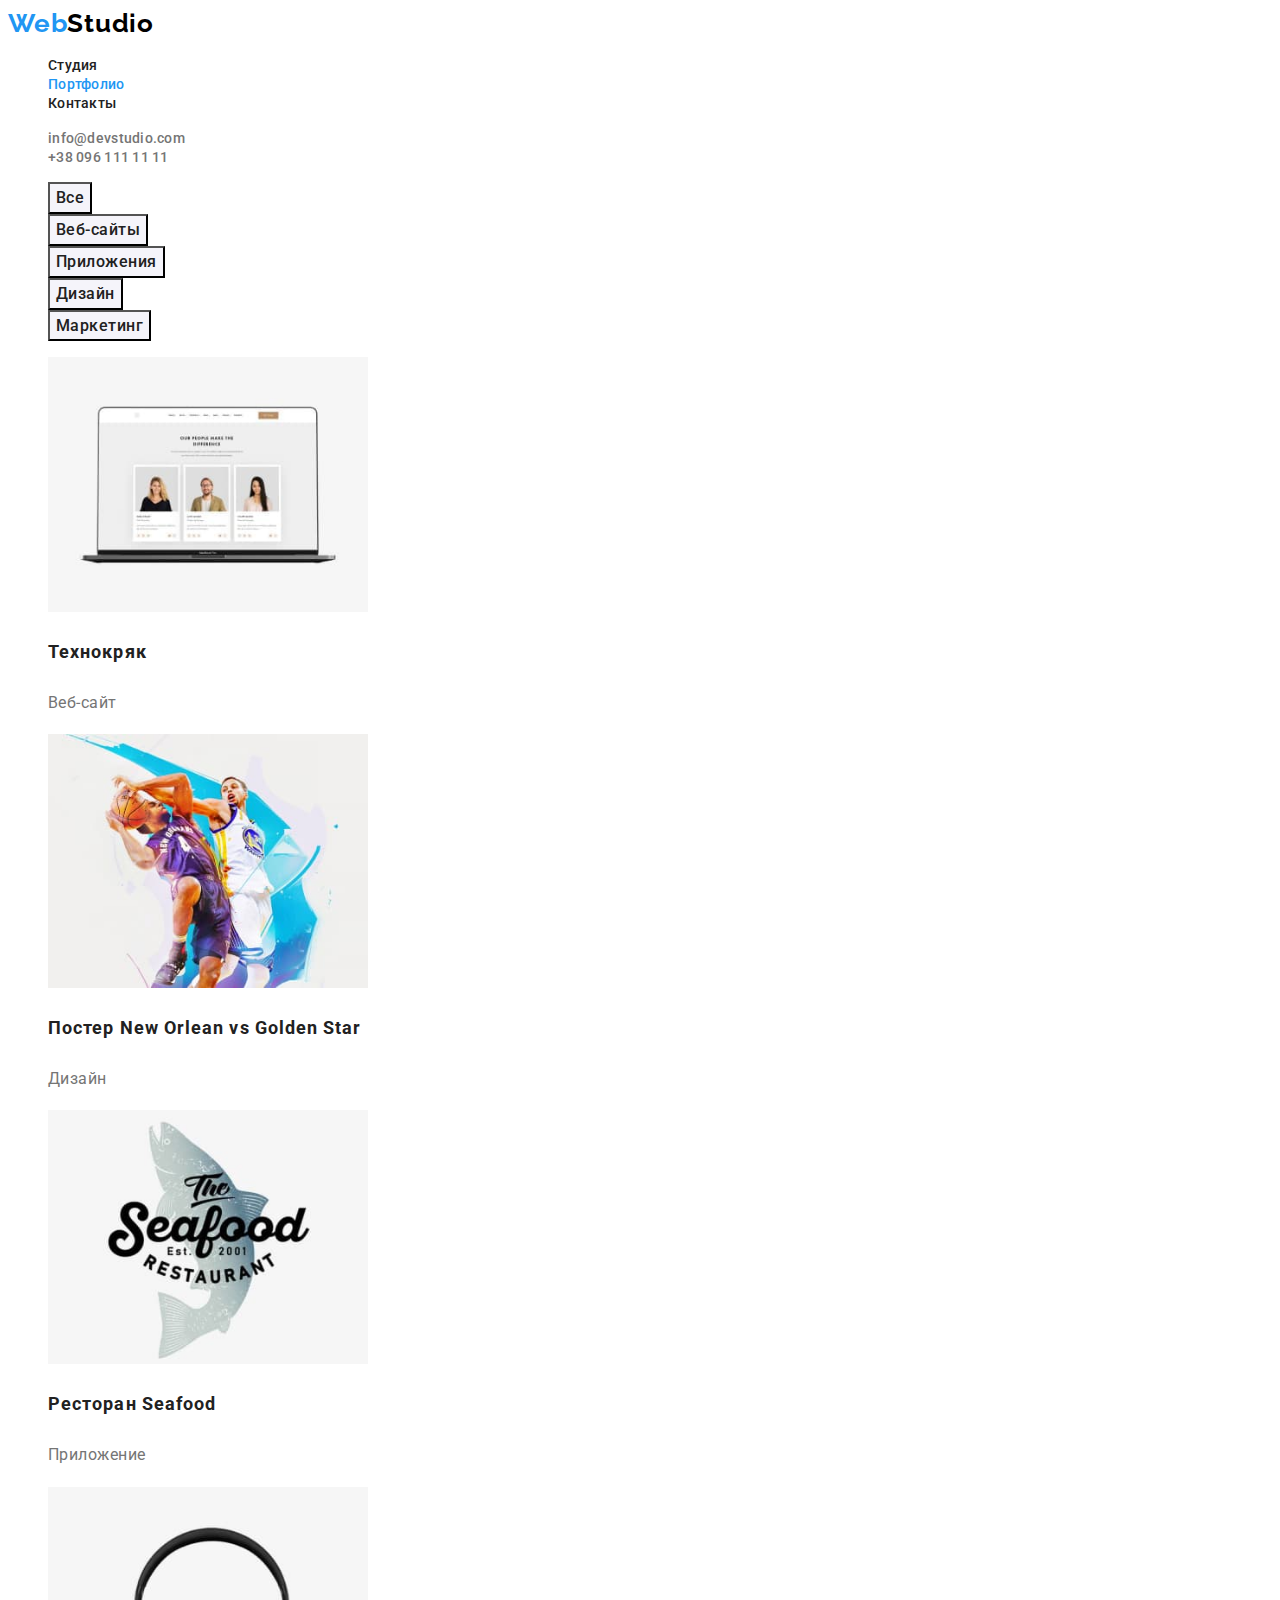
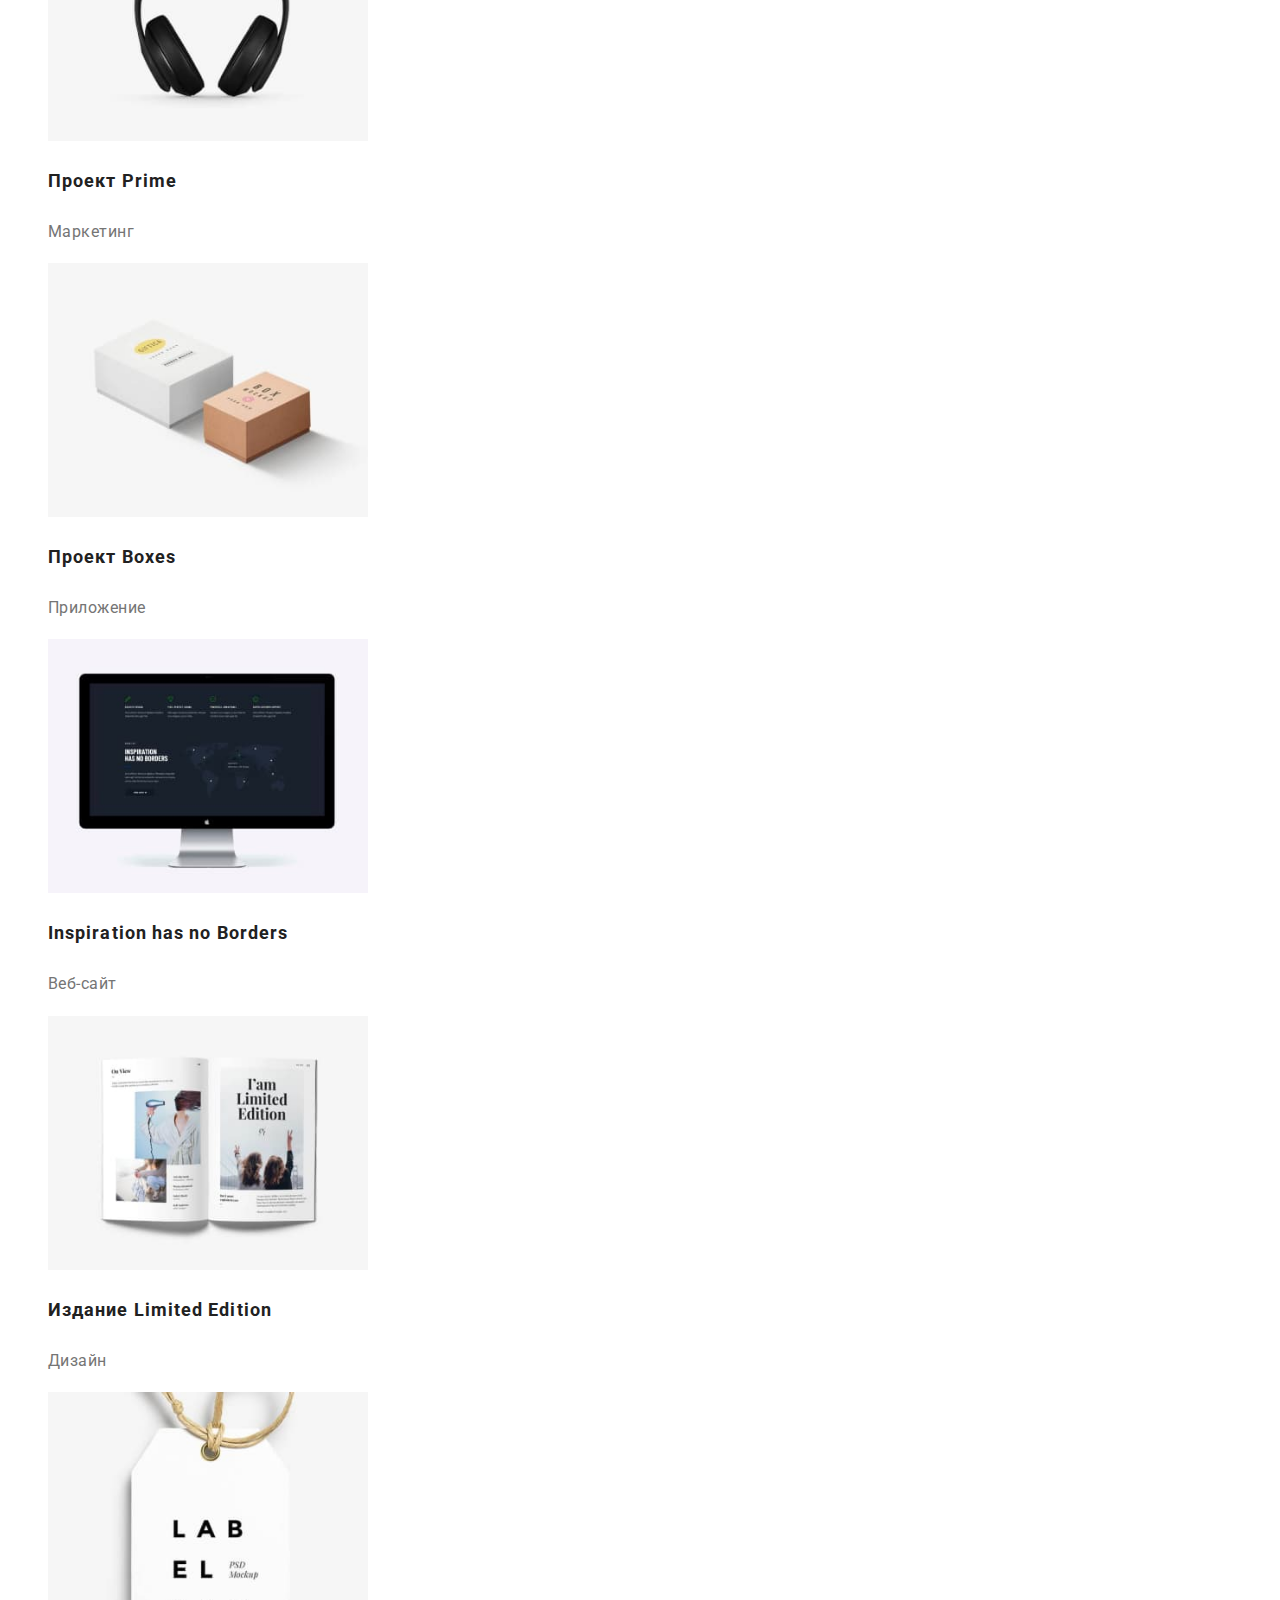
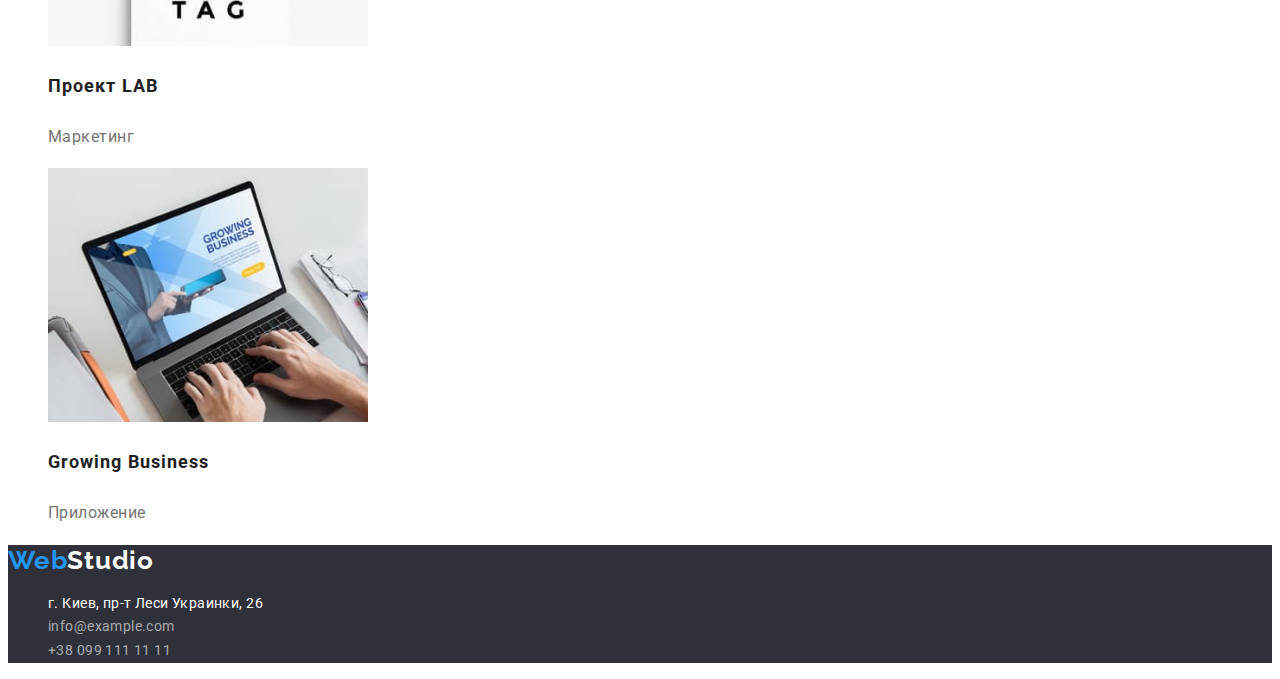
==== portfolio.html @ f823ced9 "Драфт ДЗ на 21.05.2022" ====
<!DOCTYPE html>
<html lang="ru">
<head>
    <meta charset="UTF-8">
    <meta http-equiv="X-UA-Compatible" content="IE=edge">
    <meta name="viewport" content="width=device-width, initial-scale=1.0">
    <title>Портфолио</title>
    <link rel="preconnect" href="https://fonts.googleapis.com">
    <link rel="preconnect" href="https://fonts.gstatic.com" crossorigin>
    <link href="https://fonts.googleapis.com/css2?family=Raleway:wght@700&family=Roboto:wght@400;500;700;900&display=swap"
        rel="stylesheet">
    <link rel="stylesheet" href="./css/styles.css">
</head>

<body>
    <!--Шапка страницы-->
    <header class="header">
        <a class="logo-link link" href="Логотип-студий">Web<span class="second-part-logo-header">Studio</span></a>
        <nav class="navigation">
            <ul class="menu-list list">
                <li class="menu-list-item"><a class="menu-link link" href="./index.html" target="_self">Студия</a></li>
                <li class="menu-list-item"><a class="menu-link link-current link" href="Portfolio">Портфолио</a>
                </li>
                <li class="menu-list-item"><a class="menu-link link" href="Contacts">Контакты</a></li>
            </ul>
        </nav>
        <ul class="menu-contacs-list list">
            <li class="menu-contacs-list-item"><a class="mail-header link"
                    href="mailto:info@devstudio.com">info@devstudio.com</a></li>
            <li class="menu-contacs-list-item"><a class="tel-number-header link" href="tel:+380961111111">+38 096 111 11
                    11</a></li>
        </ul>
    </header>

    <!--Содержание страницы-->
    <main>
        <section>
            <!--Список с кнопками-->
            <ul class="portfolio-btns-section list">
                <li><button class="hero-section-btn" type="button">Все</button></li>
                <li><button class="hero-section-btn" type="button">Веб-сайты</button></li>
                <li><button class="hero-section-btn" type="button">Приложения</button></li>
                <li><button class="hero-section-btn" type="button">Дизайн</button></li>
                <li><button class="hero-section-btn" type="button">Маркетинг</button></li>
            </ul>
            <!--Список с карточками-->
            <ul class="portfolio-section list">
                <li>
                    <a class="link" href="">
                    <img src="./images/portfolio/techno.jpg" alt="Технокряк" width="320">
                    <h3 class="portfolio-section-header">Технокряк</h3>
                    <p class="portfolio-section-description">Веб-сайт</p>
                    </a>
                </li>
                <li>
                    <a class="link" href="">
                    <img src="./images/portfolio/sport.jpg" alt="Постер New Orlean vs Golden Star" width="320">
                    <h3 class="portfolio-section-header">Постер <span lang="en">New Orlean vs Golden Star</span></h3>
                    <p class="portfolio-section-description">Дизайн</p>
                    </a>
                </li>
                <li>
                    <a class="link" href="">
                    <img src="./images/portfolio/seafood.jpg" alt="Ресторан Seafood" width="320">
                    <h3 class="portfolio-section-header">Ресторан <span lang="en">Seafood</span></h3>
                    <p class="portfolio-section-description">Приложение</p>
                    </a>
                </li>
                <li>
                    <a class="link" href="">
                    <img src="./images/portfolio/prime.jpg" alt="Проект Prime" width="320">
                    <h3 class="portfolio-section-header">Проект <span lang="en">Prime</span></h3>
                    <p class="portfolio-section-description">Маркетинг</p>
                    </a>
                </li>
                <li>
                    <a class="link" href="">
                    <img src="./images/portfolio/boxes.jpg" alt="Проект Boxes" width="320">
                    <h3 class="portfolio-section-header">Проект <span lang="en">Boxes</span></h3>
                    <p class="portfolio-section-description">Приложение</p>
                    </a>
                </li>
                <li>
                    <a class="link" href="">
                    <img src="./images/portfolio/no-borders.jpg" alt="Inspiration has no Borders" width="320">
                    <h3 class="portfolio-section-header" lang="en">Inspiration has no Borders</h3>
                    <p class="portfolio-section-description">Веб-сайт</p>
                    </a>
                </li>
                <li>
                    <a class="link" href="">
                    <img src="./images/portfolio/limited-edition.jpg" alt="Издание Limited Edition" width="320">
                    <h3 class="portfolio-section-header">Издание <span lang="en">Limited Edition</span></h3>
                    <p class="portfolio-section-description">Дизайн</p>
                    </a>
                </li>
                <li>
                    <a class="link" href="">
                    <img src="./images/portfolio/lab.jpg" alt="Проект LAB" width="320">
                    <h3 class="portfolio-section-header">Проект <span lang="en">LAB</span></h3>
                    <p class="portfolio-section-description">Маркетинг</p>
                    </a>
                </li>
                <li>
                    <a class="link" href="">
                    <img src="./images/portfolio/business.jpg" alt="Growing Business" width="320">
                    <h3 class="portfolio-section-header" lang="en">Growing Business</h3>
                    <p class="portfolio-section-description">Приложение</p>
                    </a>
                </li>
            </ul>
        </section>
    </main>

    <!--Подвал страницы-->
    <footer class="footer">
        <a class="logo-link link" href="Логотип-студий">Web<span class="second-part-logo-footer">Studio</span></a>
        <address class="address">
            <ul class="footer-list list">
                <li class="footer-list-item">
                    <a class="address-link link" href="https://goo.gl/maps/635bsABV282FvzPf9" target="_blank"
                        rel="noopener noreferrer">г. Киев, пр-т Леси Украинки, 26</a>
                </li>
                <li class="footer-list-item">
                    <a class="mail-footer link" href="mailto:info@example.com">info@example.com</a>
                </li>
                <li class="footer-list-item">
                    <a class="tel-number-footer link" href="tel:+380991111111">+38 099 111 11 11</a>
                </li>
            </ul>
        </address>
    </footer>
</body>
</html>
---- css/styles.css ----
:root{
    --main-font: 'Roboto',sans-serif;
    --secondary-font: 'Raleway',sans-serif;
    --header-color: #212121;
    --description-section-color: #757575;
    --dark-background-color: #2F303A;
    --btn-main-background-color: #F5F4FA;
    --btn-hover-focus-back-color:#2196F3;
}
.link{
    text-decoration: none;
}
.list{
    list-style: none;
}
body{
    font-family: var(--main-font)
}
/* =============== COMPONENTS =============== */
.logo-link{
    font-family: var(--secondary-font);
    font-weight: 700;
    font-size: 26px;
    line-height: 1.19;
    letter-spacing: 0.03em;
    
    color: #2196F3;
}
.hero-section-btn {
    font-family: inherit;
    font-weight: 500;
    font-size: 16px;
    line-height: 1.62;
    text-align: center;
    letter-spacing: 0.03em;
    background-color: var(--btn-main-background-color);

    color: #212121;
}
.hero-section-btn:hover,
.hero-section-btn:focus{
    background-color: var(--btn-hover-focus-back-color);
    color: #FFFFFF;
}
.navigation .link-current{
    color: #2196F3;
}
/* =============== /COMPONENTS =============== */

/* =============== HEADER =============== */
.second-part-logo-header {
    font-family: var(--secondary-font);
    color: #000000;
}
.menu-link{
    font-weight: 500;
    font-size: 14px;
    line-height: 1.14;
    letter-spacing: 0.02em;
    
    color: #212121;
}
.menu-link:hover,
.menu-link:focus{
    color: #2196F3;
}
.mail-header{
    font-weight: 500;
    font-size: 14px;
    line-height: 1.14;
    letter-spacing: 0.02em;
    
    color: #757575;
}
.mail-header:hover,
.mail-header:focus {
    color: #2196F3;
}
.tel-number-header{
    font-weight: 500;
    font-size: 14px;
    line-height: 1.14;
    letter-spacing: 0.02em;
    
    color: #757575;
}
.tel-number-header:hover,
.tel-number-header:focus {
    color: #2196F3;
}
/* =============== /HEADER =============== */

/* =============== HERO =============== */
.hero-section{
    background: var(--dark-background-color)
}
.hero-section-header{
    font-weight: 900;
    font-size: 44px;
    line-height: 1.36;
    text-align: center;
    letter-spacing: 0.06em;
    text-transform: uppercase;
    
    color: #FFFFFF;
}
.studio-hero-section-btn{
    font-family: var(--main-font);
    font-weight: 700;
    font-size: 16px;
    line-height: 1.88;
    display: flex;
    align-items: center;
    text-align: center;
    letter-spacing: 0.06em;
    
    color: #FFFFFF;
}
.studio-hero-section-btn{
    background-color: #2196F3;
}
.studio-hero-section-btn:hover,
.studio-hero-section-btn:focus{
    background-color: #188CE8;
}
/* =============== /HERO =============== */

/* =============== НАШИ ПРЕИМУЩЕСТВА =============== */
.advantages-section{}
.advantages-section-header{
    font-weight: 700;
    font-size: 14px;
    line-height: 1.14;
    letter-spacing: 0.03em;
    text-transform: uppercase;
    
    color: #212121;
}
/* =============== /НАШИ ПРЕИМУЩЕСТВА =============== */
.section-header{
    font-weight: 700;
    font-size: 36px;
    line-height: 1.17;
    text-align: center;
    letter-spacing: 0.03em;
    
    color: var(--header-color)

}
.section-description{
    font-size: 14px;
    line-height: 1.71;
    letter-spacing: 0.03em;
    
    color: var(--description-section-color)
}

/* =============== ЧЕМ МЫ ЗАНИМАЕМСЯ =============== */
.our-job-section{}
/* =============== /ЧЕМ МЫ ЗАНИМАЕМСЯ =============== */

/* =============== НАША КОМАНДА =============== */
.our-team-section{
    background-color: #F5F4FA;
}
.our-team-section-name{
    font-weight: 500;
    font-size: 16px;
    line-height: 1.19;
    
    text-align: center;
    letter-spacing: 0.03em;
    
    color: #212121;
}
.our-team-section-dsc{
    font-size: 16px;
    line-height: 1.19;
    
    text-align: center;
    letter-spacing: 0.03em;
    
    color: #757575;
}
/* =============== /НАША КОМАНДА =============== */

/* =============== ФУТЕР =============== */
.footer{
    background: var(--dark-background-color)
}
.second-part-logo-footer {
    font-family: var(--secondary-font);
    color: #FFFFFF;
}
.address-link{
    font-style: normal;
    font-size: 14px;
    line-height: 1.71;
    letter-spacing: 0.03em;
    
    color: #FFFFFF;
}
.mail-footer{
    font-style: normal;
    font-size: 14px;
    line-height: 1.71;
    letter-spacing: 0.03em;
    
    color: rgba(255, 255, 255, 0.6);
}
.tel-number-footer{
        font-style: normal;
        font-size: 14px;
        line-height: 1.71;
        letter-spacing: 0.03em;
        
        color: rgba(255, 255, 255, 0.6);
}
/* =============== /ФУТЕР =============== */


/* =============== PORTFOLIO =============== */
.portfolio-section-header{
    font-weight: 700;
    font-size: 18px;
    line-height: 2;
    letter-spacing: 0.06em;
    
    color: #212121;
}
.portfolio-section-description{
    font-size: 16px;
    line-height: 1.88;
    letter-spacing: 0.03em;
    
    color: #757575;
}
/* =============== /PORTFOLIO =============== */
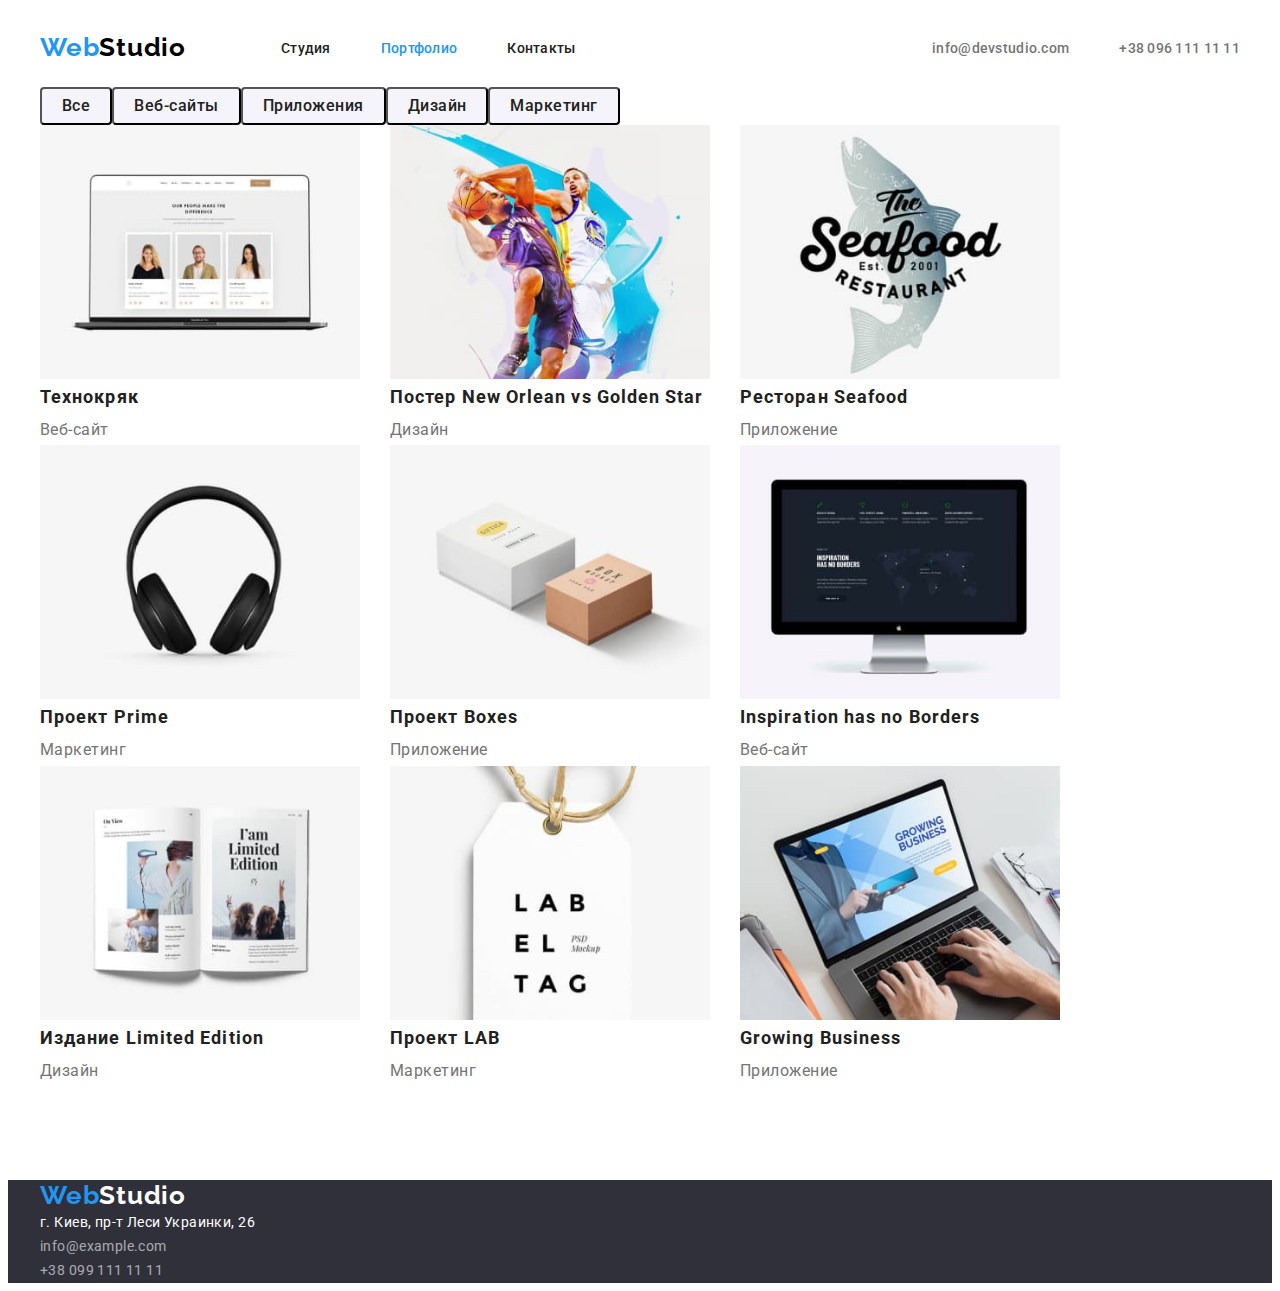
==== commit c89b2408: "Скопированы файлы, ранее изменения были внесены в другие папки" ====
--- a/portfolio.html
+++ b/portfolio.html
@@ -9,12 +9,16 @@
     <link rel="preconnect" href="https://fonts.gstatic.com" crossorigin>
     <link href="https://fonts.googleapis.com/css2?family=Raleway:wght@700&family=Roboto:wght@400;500;700;900&display=swap"
         rel="stylesheet">
+    <link rel="stylesheet" href="https://cdnjs.cloudflare.com/ajax/libs/modern-normalize/1.1.0/modern-normalize.min.css"
+        integrity="sha512-wpPYUAdjBVSE4KJnH1VR1HeZfpl1ub8YT/NKx4PuQ5NmX2tKuGu6U/JRp5y+Y8XG2tV+wKQpNHVUX03MfMFn9Q=="
+        crossorigin="anonymous" referrerpolicy="no-referrer" />
     <link rel="stylesheet" href="./css/styles.css">
 </head>
 
 <body>
     <!--Шапка страницы-->
     <header class="header">
+        <div class="container header-container">
         <a class="logo-link link" href="Логотип-студий">Web<span class="second-part-logo-header">Studio</span></a>
         <nav class="navigation">
             <ul class="menu-list list">
@@ -30,12 +34,14 @@
             <li class="menu-contacs-list-item"><a class="tel-number-header link" href="tel:+380961111111">+38 096 111 11
                     11</a></li>
         </ul>
+        </div>
     </header>
 
     <!--Содержание страницы-->
     <main>
         <section>
             <!--Список с кнопками-->
+            <div class="container">
             <ul class="portfolio-btns-section list">
                 <li><button class="hero-section-btn" type="button">Все</button></li>
                 <li><button class="hero-section-btn" type="button">Веб-сайты</button></li>
@@ -43,65 +49,67 @@
                 <li><button class="hero-section-btn" type="button">Дизайн</button></li>
                 <li><button class="hero-section-btn" type="button">Маркетинг</button></li>
             </ul>
+            </div>
             <!--Список с карточками-->
-            <ul class="portfolio-section list">
-                <li>
+            <div class="container">
+            <ul class="portfolio-section list section">
+                <li class="portfolio-section-list-item">
                     <a class="link" href="">
                     <img src="./images/portfolio/techno.jpg" alt="Технокряк" width="320">
                     <h3 class="portfolio-section-header">Технокряк</h3>
                     <p class="portfolio-section-description">Веб-сайт</p>
                     </a>
                 </li>
-                <li>
+                <li class="portfolio-section-list-item">
                     <a class="link" href="">
                     <img src="./images/portfolio/sport.jpg" alt="Постер New Orlean vs Golden Star" width="320">
                     <h3 class="portfolio-section-header">Постер <span lang="en">New Orlean vs Golden Star</span></h3>
                     <p class="portfolio-section-description">Дизайн</p>
                     </a>
                 </li>
-                <li>
+                <li class="portfolio-section-list-item">
                     <a class="link" href="">
                     <img src="./images/portfolio/seafood.jpg" alt="Ресторан Seafood" width="320">
                     <h3 class="portfolio-section-header">Ресторан <span lang="en">Seafood</span></h3>
                     <p class="portfolio-section-description">Приложение</p>
                     </a>
                 </li>
-                <li>
+                <li class="portfolio-section-list-item">
                     <a class="link" href="">
                     <img src="./images/portfolio/prime.jpg" alt="Проект Prime" width="320">
                     <h3 class="portfolio-section-header">Проект <span lang="en">Prime</span></h3>
                     <p class="portfolio-section-description">Маркетинг</p>
                     </a>
                 </li>
-                <li>
+                <li class="portfolio-section-list-item">
                     <a class="link" href="">
                     <img src="./images/portfolio/boxes.jpg" alt="Проект Boxes" width="320">
                     <h3 class="portfolio-section-header">Проект <span lang="en">Boxes</span></h3>
                     <p class="portfolio-section-description">Приложение</p>
                     </a>
                 </li>
-                <li>
+                <li class="portfolio-section-list-item">
                     <a class="link" href="">
                     <img src="./images/portfolio/no-borders.jpg" alt="Inspiration has no Borders" width="320">
                     <h3 class="portfolio-section-header" lang="en">Inspiration has no Borders</h3>
                     <p class="portfolio-section-description">Веб-сайт</p>
                     </a>
                 </li>
-                <li>
+                <li class="portfolio-section-list-item">
                     <a class="link" href="">
                     <img src="./images/portfolio/limited-edition.jpg" alt="Издание Limited Edition" width="320">
                     <h3 class="portfolio-section-header">Издание <span lang="en">Limited Edition</span></h3>
                     <p class="portfolio-section-description">Дизайн</p>
                     </a>
                 </li>
-                <li>
+                <li class="portfolio-section-list-item">
                     <a class="link" href="">
                     <img src="./images/portfolio/lab.jpg" alt="Проект LAB" width="320">
                     <h3 class="portfolio-section-header">Проект <span lang="en">LAB</span></h3>
                     <p class="portfolio-section-description">Маркетинг</p>
                     </a>
                 </li>
-                <li>
+                <li class="portfolio-section-list-item">
                     <a class="link" href="">
                     <img src="./images/portfolio/business.jpg" alt="Growing Business" width="320">
                     <h3 class="portfolio-section-header" lang="en">Growing Business</h3>
@@ -109,11 +117,13 @@
                     </a>
                 </li>
             </ul>
+            </div>
         </section>
     </main>
 
     <!--Подвал страницы-->
     <footer class="footer">
+        <div class="container">
         <a class="logo-link link" href="Логотип-студий">Web<span class="second-part-logo-footer">Studio</span></a>
         <address class="address">
             <ul class="footer-list list">
@@ -129,6 +139,7 @@
                 </li>
             </ul>
         </address>
+        </div>
     </footer>
 </body>
 </html>--- a/css/styles.css
+++ b/css/styles.css
@@ -13,8 +13,30 @@
 .list{
     list-style: none;
 }
+h1,h2,h3,h4,h5,h6,p{
+    margin-top: 0;
+    margin-bottom: 0;
+}
+ul,ol{
+    margin-top: 0;
+    margin-bottom: 0;
+    padding-left: 0;
+}
+img{
+    display:block
+}
 body{
     font-family: var(--main-font)
+}
+.container{
+    width: 1200px;
+    padding-left: 15px;
+    padding-right: 15px;
+    margin-left: auto;
+    margin-right: auto;
+}
+.section{
+    padding-bottom: 94px;
 }
 /* =============== COMPONENTS =============== */
 .logo-link{
@@ -34,6 +56,8 @@
     text-align: center;
     letter-spacing: 0.03em;
     background-color: var(--btn-main-background-color);
+    padding: 4px 20px;
+    border-radius: 4px 4px 4px 4px;
 
     color: #212121;
 }
@@ -48,10 +72,29 @@
 /* =============== /COMPONENTS =============== */
 
 /* =============== HEADER =============== */
+.header-container{
+    display:flex;
+    align-items: center;
+    padding-top: 24px;
+    padding-bottom: 24px;
+}
 .second-part-logo-header {
     font-family: var(--secondary-font);
     color: #000000;
 }
+.menu-list{
+    display: flex;
+    align-items: center;
+    margin-left: 95px;
+} 
+.menu-list-item:not(:last-child){
+    margin-right: 50px;
+}
+.menu-contacs-list{
+        display:flex;
+        align-items: center;
+        margin-left: auto;
+}
 .menu-link{
     font-weight: 500;
     font-size: 14px;
@@ -81,6 +124,7 @@
     font-size: 14px;
     line-height: 1.14;
     letter-spacing: 0.02em;
+    margin-left: 50px;
     
     color: #757575;
 }
@@ -113,6 +157,8 @@
     align-items: center;
     text-align: center;
     letter-spacing: 0.06em;
+    padding: 8px 30px;
+    border-radius: 4px 4px 4px 4px;
     
     color: #FFFFFF;
 }
@@ -137,12 +183,21 @@
     color: #212121;
 }
 /* =============== /НАШИ ПРЕИМУЩЕСТВА =============== */
+.advantages-section-list{
+        display: flex;
+        margin-right: -30px;
+}
+.advantages-section-list-item{
+        margin-right: 30px;
+        flex-basis: calc((100%-120px) / 4);
+}
 .section-header{
     font-weight: 700;
     font-size: 36px;
     line-height: 1.17;
     text-align: center;
     letter-spacing: 0.03em;
+    margin-bottom: 50px;
     
     color: var(--header-color)
 
@@ -156,7 +211,14 @@
 }
 
 /* =============== ЧЕМ МЫ ЗАНИМАЕМСЯ =============== */
-.our-job-section{}
+.our-job-section-list{
+    display: flex;
+    margin-right: -30px;
+}
+.our-job-section-list-item{
+     margin-right: 30px;
+    flex-basis: calc((100%-90px) / 3);
+}
 /* =============== /ЧЕМ МЫ ЗАНИМАЕМСЯ =============== */
 
 /* =============== НАША КОМАНДА =============== */
@@ -170,6 +232,7 @@
     
     text-align: center;
     letter-spacing: 0.03em;
+    margin-bottom: 10px;
     
     color: #212121;
 }
@@ -181,6 +244,20 @@
     letter-spacing: 0.03em;
     
     color: #757575;
+}
+.our-team-section-list{
+    display: flex;
+    margin-right: -30px;
+}
+.our-team-section-list-item{
+    margin-right: 30px;
+    flex-basis: calc((100%-120px) / 4);
+}
+.our-team-section-wrapper{
+    border: 1px solid #ccc;
+    border-radius: 0px 0px 4px 4px;
+    padding-top: 30px;
+    padding-bottom: 30px;
 }
 /* =============== /НАША КОМАНДА =============== */
 
@@ -220,6 +297,19 @@
 
 
 /* =============== PORTFOLIO =============== */
+.portfolio-btns-section{
+    display: flex;
+    align-items: center;
+}
+.portfolio-section{
+    display: flex;
+    flex-wrap: wrap;
+    margin-right: -30px;
+}
+.portfolio-section-list-item:not(:nth-child(3n)){
+    margin-right: 30px;
+    flex-basis: calc((100%-90px) / 3);
+}
 .portfolio-section-header{
     font-weight: 700;
     font-size: 18px;
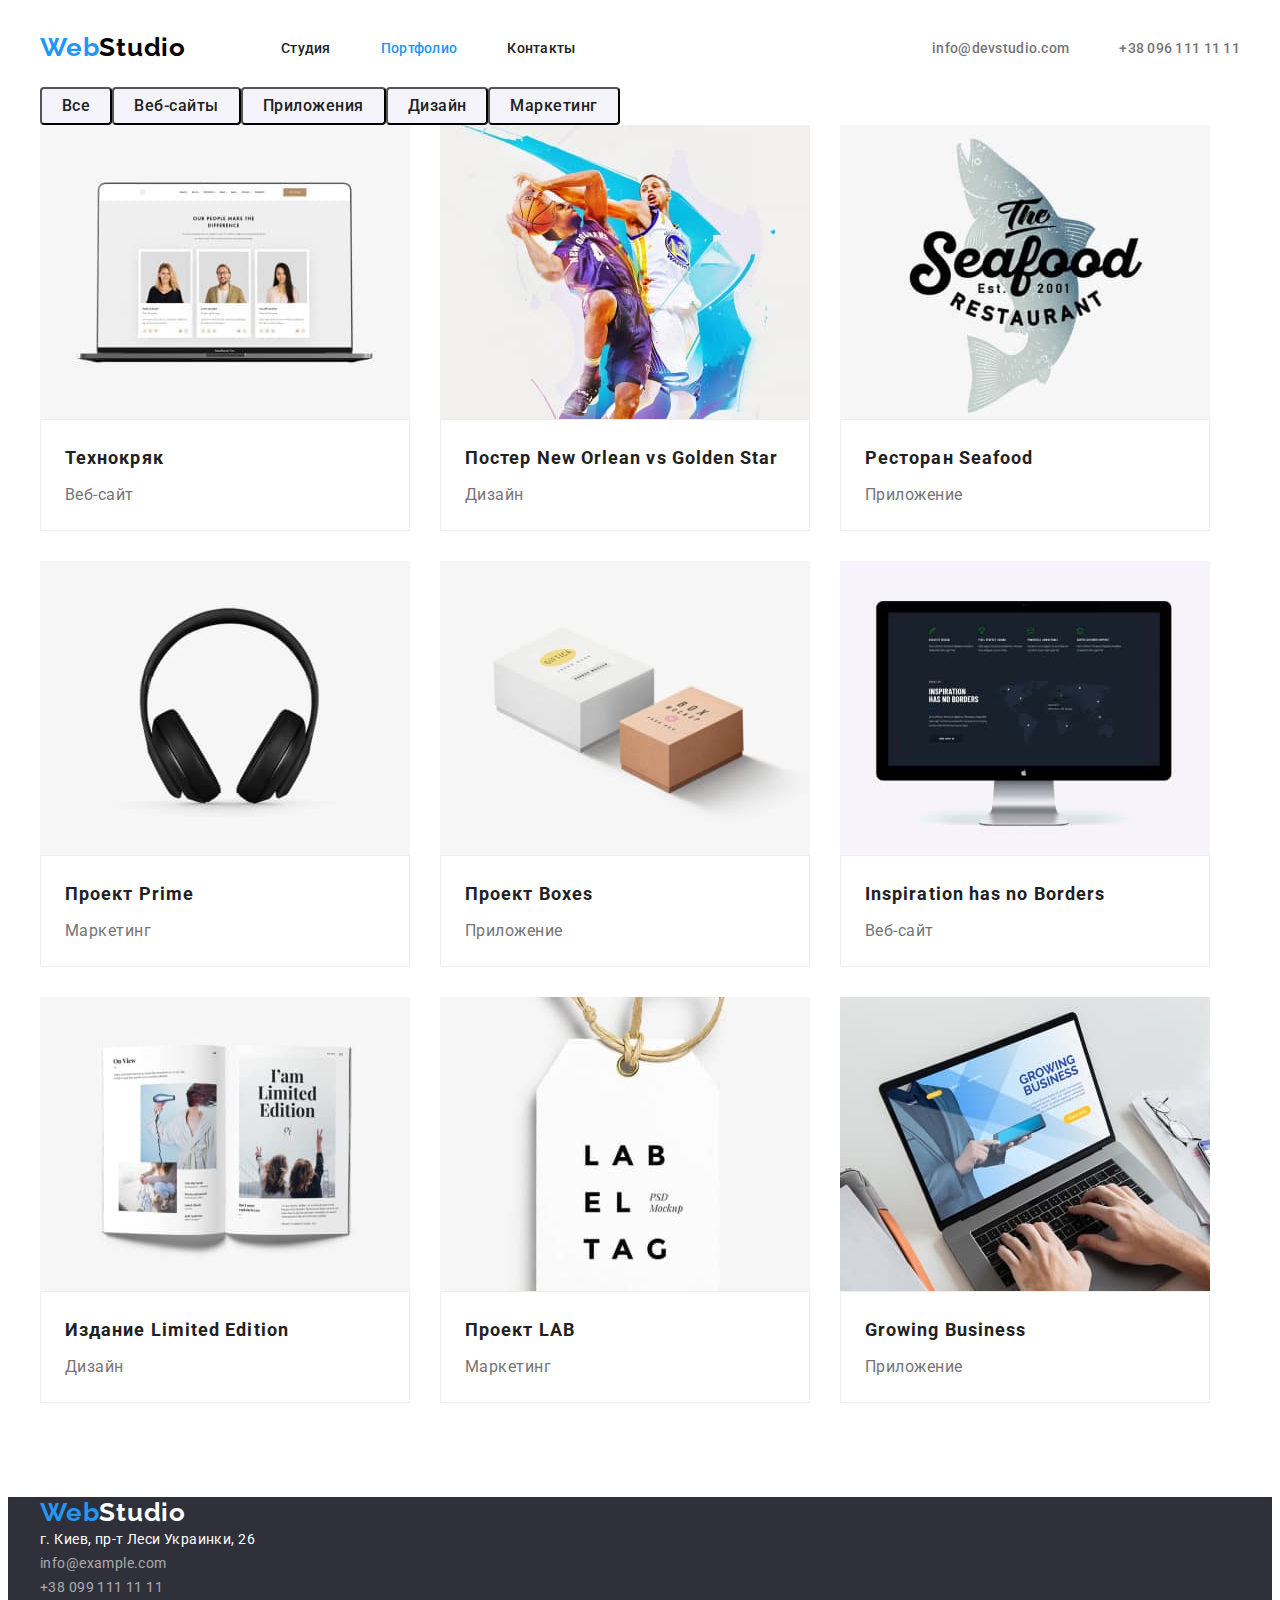
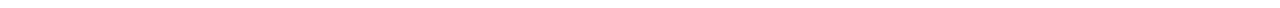
==== commit e0bdb43d: "Произведены изменения в драфте ДЗ№3" ====
--- a/portfolio.html
+++ b/portfolio.html
@@ -55,65 +55,83 @@
             <ul class="portfolio-section list section">
                 <li class="portfolio-section-list-item">
                     <a class="link" href="">
-                    <img src="./images/portfolio/techno.jpg" alt="Технокряк" width="320">
+                    <img class="portfolio-section-list-img" src="./images/portfolio/techno.jpg" alt="Технокряк" width="370">
+                    <div class="portfolio-section-list-wrapper">
                     <h3 class="portfolio-section-header">Технокряк</h3>
                     <p class="portfolio-section-description">Веб-сайт</p>
+                    </div>
                     </a>
                 </li>
                 <li class="portfolio-section-list-item">
                     <a class="link" href="">
-                    <img src="./images/portfolio/sport.jpg" alt="Постер New Orlean vs Golden Star" width="320">
+                    <img class="portfolio-section-list-img" src="./images/portfolio/sport.jpg" alt="Постер New Orlean vs Golden Star" width="370">
+                    <div class="portfolio-section-list-wrapper">
                     <h3 class="portfolio-section-header">Постер <span lang="en">New Orlean vs Golden Star</span></h3>
                     <p class="portfolio-section-description">Дизайн</p>
+                    </div>
                     </a>
                 </li>
                 <li class="portfolio-section-list-item">
                     <a class="link" href="">
-                    <img src="./images/portfolio/seafood.jpg" alt="Ресторан Seafood" width="320">
+                    <img class="portfolio-section-list-img" src="./images/portfolio/seafood.jpg" alt="Ресторан Seafood" width="370">
+                    <div class="portfolio-section-list-wrapper">
                     <h3 class="portfolio-section-header">Ресторан <span lang="en">Seafood</span></h3>
                     <p class="portfolio-section-description">Приложение</p>
+                    </div>
                     </a>
                 </li>
                 <li class="portfolio-section-list-item">
                     <a class="link" href="">
-                    <img src="./images/portfolio/prime.jpg" alt="Проект Prime" width="320">
+                    <img class="portfolio-section-list-img" src="./images/portfolio/prime.jpg" alt="Проект Prime" width="370">
+                    <div class="portfolio-section-list-wrapper">
                     <h3 class="portfolio-section-header">Проект <span lang="en">Prime</span></h3>
                     <p class="portfolio-section-description">Маркетинг</p>
+                    </div>
                     </a>
                 </li>
                 <li class="portfolio-section-list-item">
                     <a class="link" href="">
-                    <img src="./images/portfolio/boxes.jpg" alt="Проект Boxes" width="320">
+                    <img class="portfolio-section-list-img" src="./images/portfolio/boxes.jpg" alt="Проект Boxes" width="370">
+                    <div class="portfolio-section-list-wrapper">
                     <h3 class="portfolio-section-header">Проект <span lang="en">Boxes</span></h3>
                     <p class="portfolio-section-description">Приложение</p>
+                    </div>
                     </a>
                 </li>
                 <li class="portfolio-section-list-item">
                     <a class="link" href="">
-                    <img src="./images/portfolio/no-borders.jpg" alt="Inspiration has no Borders" width="320">
+                    <img class="portfolio-section-list-img" src="./images/portfolio/no-borders.jpg" alt="Inspiration has no Borders" width="370">
+                    <div class="portfolio-section-list-wrapper">
                     <h3 class="portfolio-section-header" lang="en">Inspiration has no Borders</h3>
                     <p class="portfolio-section-description">Веб-сайт</p>
+                    </div>
                     </a>
                 </li>
                 <li class="portfolio-section-list-item">
                     <a class="link" href="">
-                    <img src="./images/portfolio/limited-edition.jpg" alt="Издание Limited Edition" width="320">
+                    <img class="portfolio-section-list-img" src="./images/portfolio/limited-edition.jpg" alt="Издание Limited Edition" width="370">
+                    <div class="portfolio-section-list-wrapper">
                     <h3 class="portfolio-section-header">Издание <span lang="en">Limited Edition</span></h3>
                     <p class="portfolio-section-description">Дизайн</p>
+                    </div>
                     </a>
                 </li>
                 <li class="portfolio-section-list-item">
                     <a class="link" href="">
-                    <img src="./images/portfolio/lab.jpg" alt="Проект LAB" width="320">
+                    <img class="portfolio-section-list-img" src="./images/portfolio/lab.jpg" alt="Проект LAB" width="370">
+                    <div class="portfolio-section-list-wrapper">
                     <h3 class="portfolio-section-header">Проект <span lang="en">LAB</span></h3>
                     <p class="portfolio-section-description">Маркетинг</p>
+                    </div>
                     </a>
                 </li>
                 <li class="portfolio-section-list-item">
                     <a class="link" href="">
-                    <img src="./images/portfolio/business.jpg" alt="Growing Business" width="320">
+                    <img class="portfolio-section-list-img" src="./images/portfolio/business.jpg" alt="Growing Business" width="370">
+                    <div class="portfolio-section-list-wrapper">
                     <h3 class="portfolio-section-header" lang="en">Growing Business</h3>
                     <p class="portfolio-section-description">Приложение</p>
+                    </div>
                     </a>
                 </li>
             </ul>
--- a/css/styles.css
+++ b/css/styles.css
@@ -189,7 +189,7 @@
 }
 .advantages-section-list-item{
         margin-right: 30px;
-        flex-basis: calc((100%-120px) / 4);
+        flex-basis: calc((100%-120px) / 4));
 }
 .section-header{
     font-weight: 700;
@@ -216,12 +216,16 @@
     margin-right: -30px;
 }
 .our-job-section-list-item{
-     margin-right: 30px;
-    flex-basis: calc((100%-90px) / 3);
+    display: block;
+    margin-right: 30px;
+    flex-basis: calc((100%-90px) / 3));
 }
 /* =============== /ЧЕМ МЫ ЗАНИМАЕМСЯ =============== */
 
 /* =============== НАША КОМАНДА =============== */
+.our-team-section-img{
+    display: block;
+}
 .our-team-section{
     background-color: #F5F4FA;
 }
@@ -251,13 +255,15 @@
 }
 .our-team-section-list-item{
     margin-right: 30px;
-    flex-basis: calc((100%-120px) / 4);
+    flex-basis: calc((100%-120px) / 4));
 }
 .our-team-section-wrapper{
     border: 1px solid #ccc;
     border-radius: 0px 0px 4px 4px;
     padding-top: 30px;
     padding-bottom: 30px;
+    padding-left: auto;
+    padding-right: auto;
 }
 /* =============== /НАША КОМАНДА =============== */
 
@@ -297,6 +303,9 @@
 
 
 /* =============== PORTFOLIO =============== */
+.portfolio-section-list-img{
+    display: block;
+}
 .portfolio-btns-section{
     display: flex;
     align-items: center;
@@ -305,16 +314,19 @@
     display: flex;
     flex-wrap: wrap;
     margin-right: -30px;
+    margin-bottom: -30px;
 }
 .portfolio-section-list-item:not(:nth-child(3n)){
     margin-right: 30px;
-    flex-basis: calc((100%-90px) / 3);
+    margin-bottom: 30px;
+    flex-basis: calc((100%-90px) / 3));
 }
 .portfolio-section-header{
     font-weight: 700;
     font-size: 18px;
     line-height: 2;
     letter-spacing: 0.06em;
+    padding-bottom: 4px;
     
     color: #212121;
 }
@@ -325,4 +337,11 @@
     
     color: #757575;
 }
+.portfolio-section-list-wrapper{
+    border: 1px solid #EEEEEE;
+    padding-top: 20px;
+    padding-bottom: 20px;
+    padding-left: 24px;
+    padding-right: 24px;
+}
 /* =============== /PORTFOLIO =============== */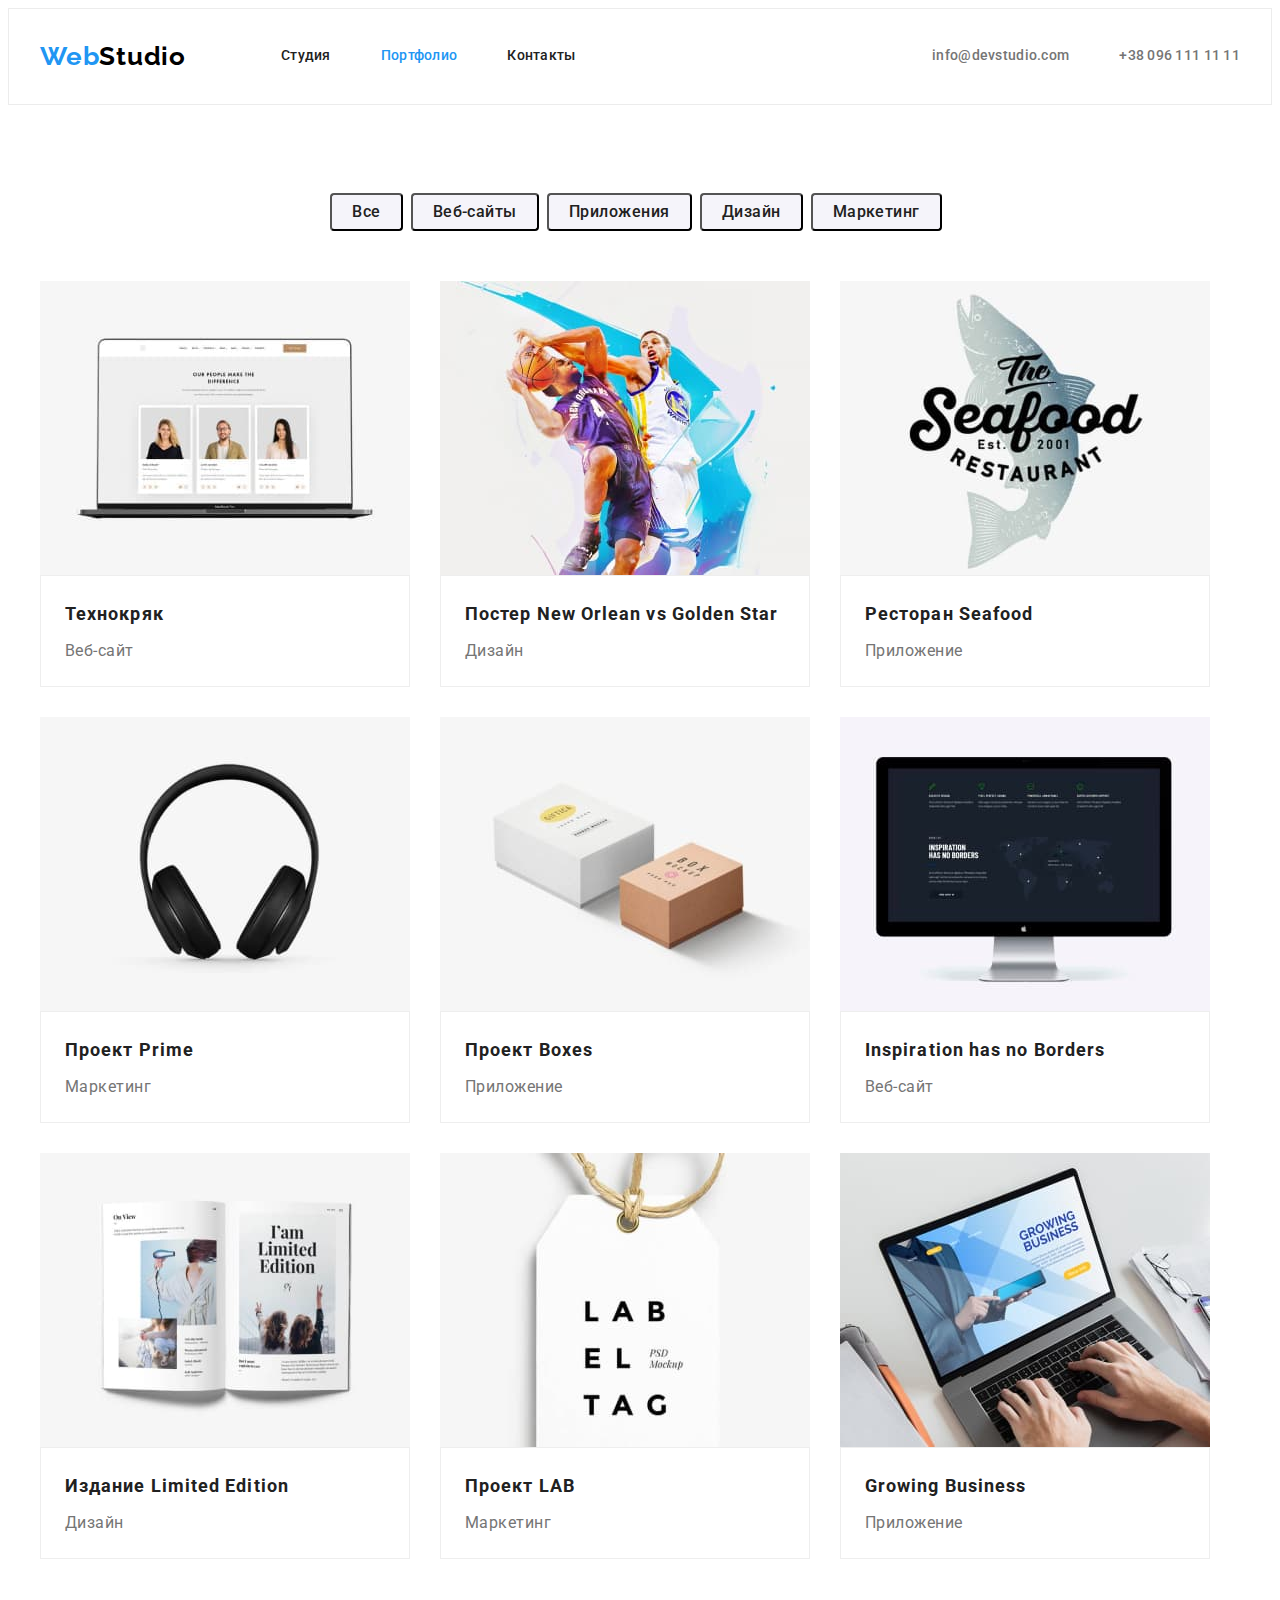
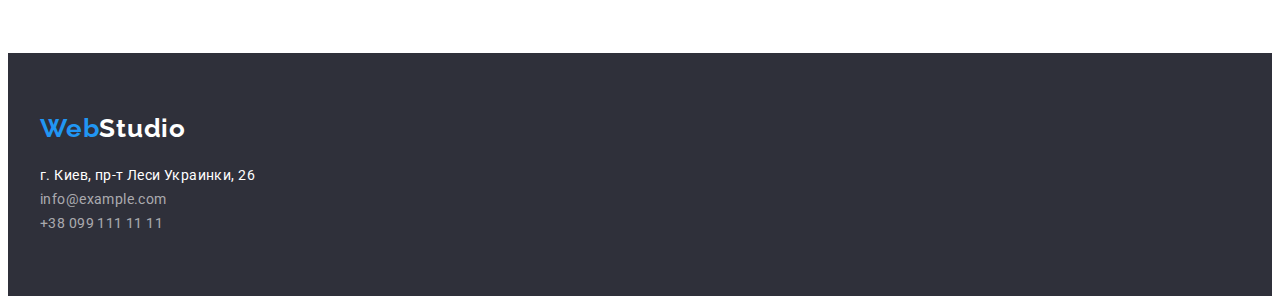
==== commit 10018ee1: "Внесены изменения в секцию portfolio" ====
--- a/portfolio.html
+++ b/portfolio.html
@@ -49,9 +49,7 @@
                 <li><button class="hero-section-btn" type="button">Дизайн</button></li>
                 <li><button class="hero-section-btn" type="button">Маркетинг</button></li>
             </ul>
-            </div>
             <!--Список с карточками-->
-            <div class="container">
             <ul class="portfolio-section list section">
                 <li class="portfolio-section-list-item">
                     <a class="link" href="">
@@ -142,7 +140,7 @@
     <!--Подвал страницы-->
     <footer class="footer">
         <div class="container">
-        <a class="logo-link link" href="Логотип-студий">Web<span class="second-part-logo-footer">Studio</span></a>
+        <a class="logo-link-footer link" href="Логотип-студий">Web<span class="second-part-logo-footer">Studio</span></a>
         <address class="address">
             <ul class="footer-list list">
                 <li class="footer-list-item">
--- a/css/styles.css
+++ b/css/styles.css
@@ -45,6 +45,9 @@
     font-size: 26px;
     line-height: 1.19;
     letter-spacing: 0.03em;
+    display: block;
+    padding-top: 32px;
+    padding-bottom: 32px;
     
     color: #2196F3;
 }
@@ -58,6 +61,7 @@
     background-color: var(--btn-main-background-color);
     padding: 4px 20px;
     border-radius: 4px 4px 4px 4px;
+    margin-right: 8px;
 
     color: #212121;
 }
@@ -72,11 +76,12 @@
 /* =============== /COMPONENTS =============== */
 
 /* =============== HEADER =============== */
+.header{
+    border: 1px solid #ECECEC;
+}
 .header-container{
     display:flex;
     align-items: center;
-    padding-top: 24px;
-    padding-bottom: 24px;
 }
 .second-part-logo-header {
     font-family: var(--secondary-font);
@@ -100,6 +105,9 @@
     font-size: 14px;
     line-height: 1.14;
     letter-spacing: 0.02em;
+    display: block;
+    padding-top: 32px;
+    padding-bottom: 32px;
     
     color: #212121;
 }
@@ -112,6 +120,9 @@
     font-size: 14px;
     line-height: 1.14;
     letter-spacing: 0.02em;
+    display: block;
+    padding-top: 32px;
+    padding-bottom: 32px;
     
     color: #757575;
 }
@@ -125,6 +136,9 @@
     line-height: 1.14;
     letter-spacing: 0.02em;
     margin-left: 50px;
+    display: block;
+    padding-top: 32px;
+    padding-bottom: 32px;
     
     color: #757575;
 }
@@ -136,6 +150,8 @@
 
 /* =============== HERO =============== */
 .hero-section{
+    padding-top: 200px;
+    padding-bottom: 200px;
     background: var(--dark-background-color)
 }
 .hero-section-header{
@@ -145,7 +161,9 @@
     text-align: center;
     letter-spacing: 0.06em;
     text-transform: uppercase;
-    
+    max-width: 696px;
+    margin: 0 auto 30px;
+  
     color: #FFFFFF;
 }
 .studio-hero-section-btn{
@@ -157,8 +175,9 @@
     align-items: center;
     text-align: center;
     letter-spacing: 0.06em;
-    padding: 8px 30px;
+    padding: 10px 32px;
     border-radius: 4px 4px 4px 4px;
+    margin: auto;
     
     color: #FFFFFF;
 }
@@ -172,25 +191,38 @@
 /* =============== /HERO =============== */
 
 /* =============== НАШИ ПРЕИМУЩЕСТВА =============== */
-.advantages-section{}
+.advantages-section{
+    padding-top: 94px;
+}
 .advantages-section-header{
     font-weight: 700;
     font-size: 14px;
     line-height: 1.14;
     letter-spacing: 0.03em;
     text-transform: uppercase;
-    
-    color: #212121;
+    margin-bottom: 10px;
+    
+    color: #212121;
+}
+.advantages-section-list{
+    display: flex;
+    margin-right: -30px;
+}
+.advantages-section-list-item{
+    width: 270px;
+    margin-right: 30px;
+    flex-basis: calc(100%-120px) / 4);
+}
+.section-description {
+    font-size: 14px;
+    line-height: 1.71;
+    letter-spacing: 0.03em;
+
+    color: var(--description-section-color)
 }
 /* =============== /НАШИ ПРЕИМУЩЕСТВА =============== */
-.advantages-section-list{
-        display: flex;
-        margin-right: -30px;
-}
-.advantages-section-list-item{
-        margin-right: 30px;
-        flex-basis: calc((100%-120px) / 4));
-}
+
+/* =============== ЧЕМ МЫ ЗАНИМАЕМСЯ =============== */
 .section-header{
     font-weight: 700;
     font-size: 36px;
@@ -202,15 +234,6 @@
     color: var(--header-color)
 
 }
-.section-description{
-    font-size: 14px;
-    line-height: 1.71;
-    letter-spacing: 0.03em;
-    
-    color: var(--description-section-color)
-}
-
-/* =============== ЧЕМ МЫ ЗАНИМАЕМСЯ =============== */
 .our-job-section-list{
     display: flex;
     margin-right: -30px;
@@ -218,7 +241,7 @@
 .our-job-section-list-item{
     display: block;
     margin-right: 30px;
-    flex-basis: calc((100%-90px) / 3));
+    flex-basis: calc(100%-90px) / 3);
 }
 /* =============== /ЧЕМ МЫ ЗАНИМАЕМСЯ =============== */
 
@@ -227,6 +250,7 @@
     display: block;
 }
 .our-team-section{
+    padding-top: 94px;
     background-color: #F5F4FA;
 }
 .our-team-section-name{
@@ -255,24 +279,35 @@
 }
 .our-team-section-list-item{
     margin-right: 30px;
-    flex-basis: calc((100%-120px) / 4));
+    flex-basis: calc(100%-120px) / 4);
 }
 .our-team-section-wrapper{
     border: 1px solid #ccc;
     border-radius: 0px 0px 4px 4px;
     padding-top: 30px;
     padding-bottom: 30px;
-    padding-left: auto;
-    padding-right: auto;
 }
 /* =============== /НАША КОМАНДА =============== */
 
 /* =============== ФУТЕР =============== */
 .footer{
+    padding-top: 60px;
+    padding-bottom: 60px;
     background: var(--dark-background-color)
 }
+.logo-link-footer{
+    font-family: var(--secondary-font);
+    font-weight: 700;
+    font-size: 26px;
+    line-height: 1.19;
+    letter-spacing: 0.03em;
+    display: block;
+    margin-bottom: 20px;
+    
+    color: #2196F3;
+}
 .second-part-logo-footer {
-    font-family: var(--secondary-font);
+    font-family: var(--secondary-font); 
     color: #FFFFFF;
 }
 .address-link{
@@ -280,6 +315,7 @@
     font-size: 14px;
     line-height: 1.71;
     letter-spacing: 0.03em;
+    margin-bottom: 9px;
     
     color: #FFFFFF;
 }
@@ -288,6 +324,7 @@
     font-size: 14px;
     line-height: 1.71;
     letter-spacing: 0.03em;
+    margin-bottom: 9px;
     
     color: rgba(255, 255, 255, 0.6);
 }
@@ -308,7 +345,9 @@
 }
 .portfolio-btns-section{
     display: flex;
-    align-items: center;
+    justify-content: center;
+    margin-bottom: 50px;
+    margin-top: 88px;
 }
 .portfolio-section{
     display: flex;
@@ -319,7 +358,7 @@
 .portfolio-section-list-item:not(:nth-child(3n)){
     margin-right: 30px;
     margin-bottom: 30px;
-    flex-basis: calc((100%-90px) / 3));
+    flex-basis: calc(100%-90px) / 3);
 }
 .portfolio-section-header{
     font-weight: 700;
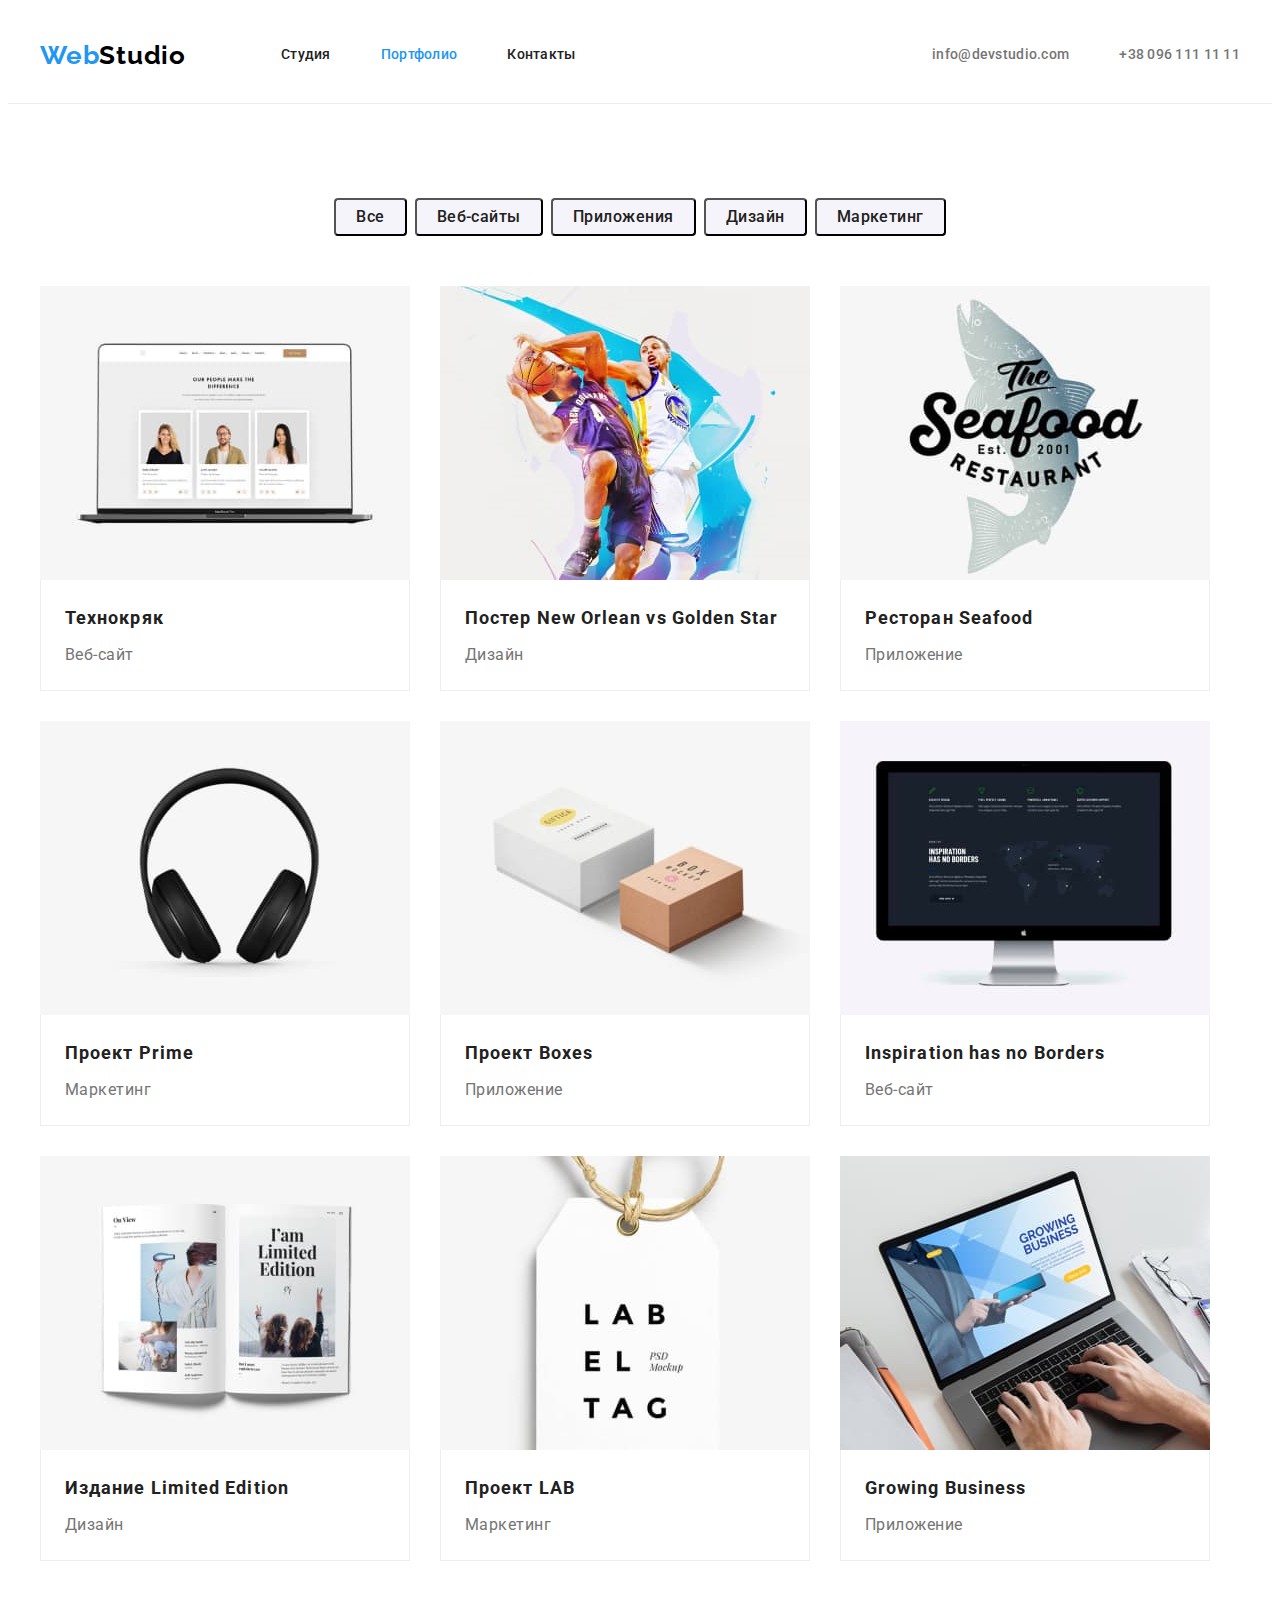
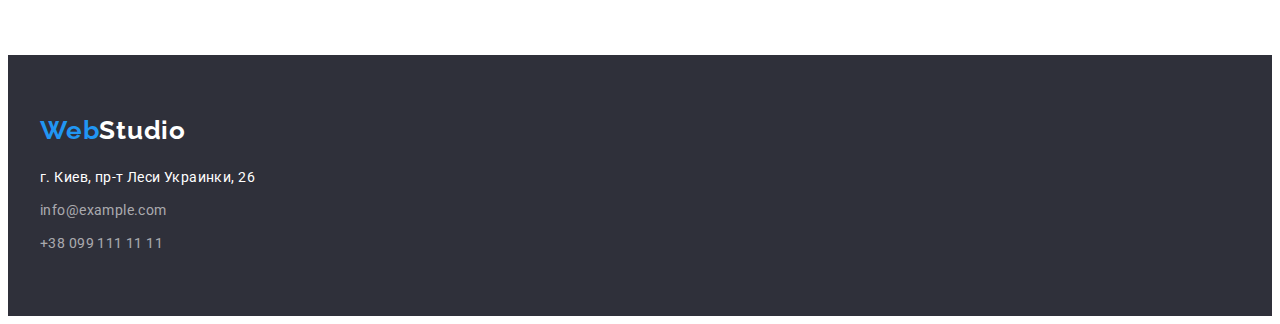
==== commit af08b511: "Внесены правки согласно комментариев ментора по домашнему заданию" ====
--- a/portfolio.html
+++ b/portfolio.html
@@ -39,18 +39,18 @@
 
     <!--Содержание страницы-->
     <main>
-        <section>
+        <section class="portfolio-section">
             <!--Список с кнопками-->
             <div class="container">
             <ul class="portfolio-btns-section list">
-                <li><button class="hero-section-btn" type="button">Все</button></li>
-                <li><button class="hero-section-btn" type="button">Веб-сайты</button></li>
-                <li><button class="hero-section-btn" type="button">Приложения</button></li>
-                <li><button class="hero-section-btn" type="button">Дизайн</button></li>
-                <li><button class="hero-section-btn" type="button">Маркетинг</button></li>
+                <li class="portfolio-filter-list"><button class="hero-section-btn" type="button">Все</button></li>
+                <li class="portfolio-filter-list"><button class="hero-section-btn" type="button">Веб-сайты</button></li>
+                <li class="portfolio-filter-list"><button class="hero-section-btn" type="button">Приложения</button></li>
+                <li class="portfolio-filter-list"><button class="hero-section-btn" type="button">Дизайн</button></li>
+                <li class="portfolio-filter-list"><button class="hero-section-btn" type="button">Маркетинг</button></li>
             </ul>
             <!--Список с карточками-->
-            <ul class="portfolio-section list section">
+            <ul class="portfolio-section-img-list list">
                 <li class="portfolio-section-list-item">
                     <a class="link" href="">
                     <img class="portfolio-section-list-img" src="./images/portfolio/techno.jpg" alt="Технокряк" width="370">
--- a/css/styles.css
+++ b/css/styles.css
@@ -61,7 +61,6 @@
     background-color: var(--btn-main-background-color);
     padding: 4px 20px;
     border-radius: 4px 4px 4px 4px;
-    margin-right: 8px;
 
     color: #212121;
 }
@@ -76,8 +75,11 @@
 /* =============== /COMPONENTS =============== */
 
 /* =============== HEADER =============== */
+.navigation{
+    margin-left: 95px
+}
 .header{
-    border: 1px solid #ECECEC;
+    border-bottom: 1px solid #ECECEC;
 }
 .header-container{
     display:flex;
@@ -90,15 +92,18 @@
 .menu-list{
     display: flex;
     align-items: center;
-    margin-left: 95px;
 } 
 .menu-list-item:not(:last-child){
     margin-right: 50px;
 }
+.menu-contacs-list-item:not(:last-child){
+    margin-right: 50px;
+}
 .menu-contacs-list{
-        display:flex;
-        align-items: center;
-        margin-left: auto;
+    display:flex;
+    align-items: center;
+    margin-left: auto;
+
 }
 .menu-link{
     font-weight: 500;
@@ -135,7 +140,6 @@
     font-size: 14px;
     line-height: 1.14;
     letter-spacing: 0.02em;
-    margin-left: 50px;
     display: block;
     padding-top: 32px;
     padding-bottom: 32px;
@@ -280,16 +284,20 @@
 .our-team-section-list-item{
     margin-right: 30px;
     flex-basis: calc(100%-120px) / 4);
+    border-radius: 0px 0px 4px 4px;
 }
 .our-team-section-wrapper{
-    border: 1px solid #ccc;
-    border-radius: 0px 0px 4px 4px;
     padding-top: 30px;
     padding-bottom: 30px;
+    padding-left: 10px;
+    padding-right: 10px;
 }
 /* =============== /НАША КОМАНДА =============== */
 
 /* =============== ФУТЕР =============== */
+.footer-list-item:not(:last-child){
+    margin-bottom: 9px;
+}
 .footer{
     padding-top: 60px;
     padding-bottom: 60px;
@@ -340,47 +348,62 @@
 
 
 /* =============== PORTFOLIO =============== */
-.portfolio-section-list-img{
-    display: block;
-}
-.portfolio-btns-section{
+.portfolio-filter-list:not(:last-child){
+    margin-right: 8px;
+}
+.portfolio-section-img-list{
+    display: flex;
+    flex-wrap: wrap;
+}
+.portfolio-section-list-img {
+    display: block;
+}
+
+.portfolio-btns-section {
     display: flex;
     justify-content: center;
     margin-bottom: 50px;
-    margin-top: 88px;
-}
-.portfolio-section{
+}
+
+.portfolio-section {
     display: flex;
     flex-wrap: wrap;
-    margin-right: -30px;
     margin-bottom: -30px;
-}
-.portfolio-section-list-item:not(:nth-child(3n)){
+    padding-top: 94px;
+    padding-bottom: 94px;
+}
+
+.portfolio-section-list-item:not(:nth-child(3n)) {
     margin-right: 30px;
     margin-bottom: 30px;
     flex-basis: calc(100%-90px) / 3);
 }
-.portfolio-section-header{
+
+.portfolio-section-header {
     font-weight: 700;
     font-size: 18px;
     line-height: 2;
     letter-spacing: 0.06em;
-    padding-bottom: 4px;
-    
+    margin-bottom: 4px;
+
     color: #212121;
 }
-.portfolio-section-description{
+
+.portfolio-section-description {
     font-size: 16px;
     line-height: 1.88;
     letter-spacing: 0.03em;
-    
+
     color: #757575;
 }
-.portfolio-section-list-wrapper{
+
+.portfolio-section-list-wrapper {
     border: 1px solid #EEEEEE;
+    border-top: none;
     padding-top: 20px;
     padding-bottom: 20px;
     padding-left: 24px;
     padding-right: 24px;
 }
+
 /* =============== /PORTFOLIO =============== */